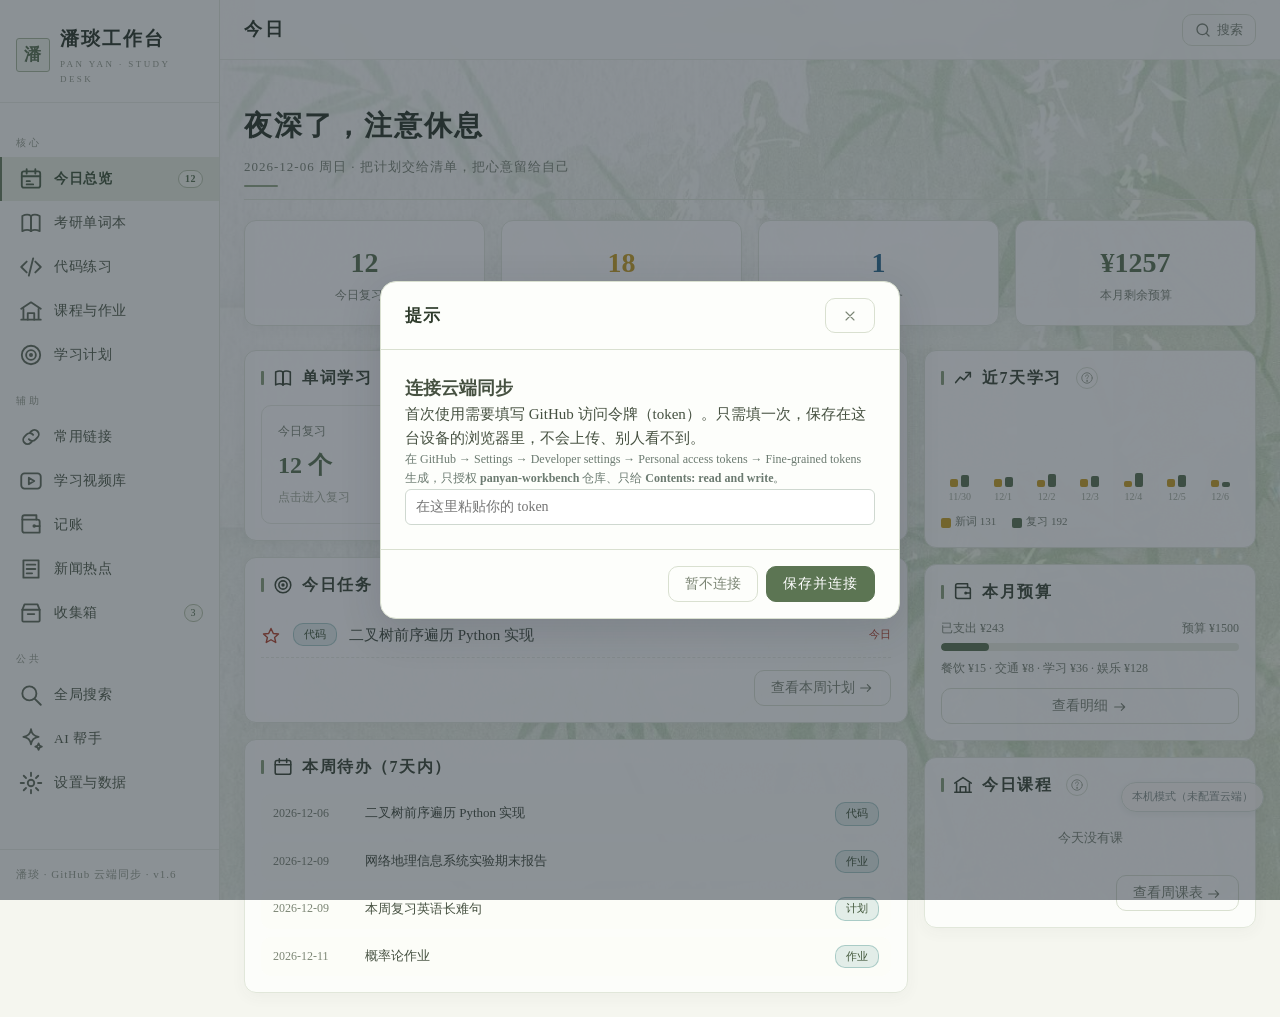
==== wwwroot/site/index.html @ 0459edb1 "Add files via upload" ====
<!DOCTYPE html>
<html lang="zh-CN">
<head>
  <meta charset="UTF-8">
  <meta name="viewport" content="width=device-width, initial-scale=1.0, viewport-fit=cover">
  <meta name="theme-color" content="#2F4A3A">
  <title>潘琰工作台 · 个人学习工作台</title>
  <link rel="stylesheet" href="css/style.css?v=42">
</head>
<body>
  <div class="ink-bg" aria-hidden="true"></div>
  <div class="app">
    <!-- 侧边导航（桌面端） -->
    <aside class="sidebar">
      <div class="sidebar-header">
        <div class="sidebar-logo">
          <div class="seal">潘</div>
          <div>
            <div class="brand-cn">潘琰工作台</div>
            <div class="sidebar-logo-sub">PAN YAN · STUDY DESK</div>
          </div>
        </div>
      </div>
      <nav class="sidebar-nav"></nav>
      <div class="sidebar-footer">
        潘琰 · GitHub 云端同步 · v1.6
      </div>
    </aside>

    <!-- 主内容区 -->
    <div class="main">
      <header class="topbar">
        <div class="topbar-title">今日</div>
        <div class="topbar-actions">
          <button class="btn-secondary" style="padding:6px 12px;font-size:13px;display:inline-flex;align-items:center;gap:6px" onclick="navigate('search')" title="全局搜索">
            <svg width="15" height="15" viewBox="0 0 24 24" fill="none" stroke="currentColor" stroke-width="2" stroke-linecap="round" stroke-linejoin="round"><circle cx="11" cy="11" r="8"/><line x1="21" y1="21" x2="16.65" y2="16.65"/></svg>
            搜索
          </button>
        </div>
      </header>
      <main class="page"></main>
    </div>
  </div>

  <!-- 手机端底部导航 -->
  <nav class="bottomnav">
    <div class="bottomnav-items"></div>
  </nav>

  <!-- 手机端更多抽屉 -->
  <div class="mobile-menu-backdrop" onclick="closeDrawer()"></div>
  <div class="mobile-menu-drawer"></div>

  <!-- Toast 容器 -->
  <div class="toast-container"></div>

  <!-- 先加载图标库，再加载数据层、GitHub 同步层、AI、新闻、主控制器；docs.js 放最后覆盖旧帮助文档 -->
  <script src="js/config.js?v=43"></script>
  <script src="js/icons.js?v=41"></script>
  <script src="js/store.js?v=43"></script>
  <script src="js/sync.js?v=43"></script>
  <script src="js/ai.js?v=42"></script>
  <script src="js/news.js?v=42"></script>
  <script src="js/app.js?v=42"></script>
  <script src="js/safety.js?v=45"></script>
  <script src="js/docs.js?v=44"></script>
</body>
</html>
---- wwwroot/site/css/style.css ----
/* ============ 水彩青绿山水 ============ */
:root {
  /* 淡奶黄纸底 */
  --bg-paper: #F7F3E6;
  --bg-paper-light: #FFFDF6;
  --bg-paper-deep: #ECE2C4;
  
  /* 暖墨色文字 */
  --ink-deep: #353226;
  --ink-main: #4A4538;
  --ink-sub: #7D7460;
  --ink-light: #A79C84;
  
  --border-paper: #DCD1B2;
  --border-paper-light: #EAE2CC;
  
  /* 翡翠／湖蓝主色 */
  --primary-teal: #2A7E78;
  --primary-teal-deep: #1B5C58;
  --primary-teal-light: #7FC4B8;
  
  /* 辅助：青金石 / 金箔 / 朱砂 */
  --ochre: #C9A227;
  --ochre-light: #DFC46A;
  --cinnabar: #B4472F;
  --cinnabar-light: #CE7159;
  --azure-stone: #2F6E90;
  --azure-stone-light: #7FA8BE;
  
  /* 侧边：奶油白 */
  --sidebar-bg: #FFFDF6;
  --sidebar-bg-deep: #F5EEDB;
  --sidebar-text: #4A4538;
  --sidebar-text-dim: #9A9078;
  --sidebar-active: #B98A2F;
  
  --success: #2A7E78;
  --warning: #C9A227;
  --danger: #B4472F;
  --info: #2F6E90;
  
  /* 卡片 */
  --card-bg: #FFFEF8;
  --card-shadow: 0 1px 2px rgba(74, 69, 56, 0.04), 0 10px 24px rgba(180, 150, 70, 0.07);
  --card-shadow-hover: 0 2px 6px rgba(74, 69, 56, 0.06), 0 16px 34px rgba(180, 150, 70, 0.11);
  --card-radius: 12px;
  
  --space-xs: 4px;
  --space-sm: 8px;
  --space-md: 16px;
  --space-lg: 24px;
  --space-xl: 32px;
  
  /* 字体：宋体 */
  --font-serif: "Songti SC", "STSong", "SimSun", "宋体", "Noto Serif SC", Georgia, serif;
  --font-sans: "Songti SC", "STSong", "SimSun", "宋体", "Noto Serif SC", Georgia, serif;
  
  --radius-sm: 6px;
  --radius-md: 10px;
  --radius-lg: 16px;
  
  --sidebar-w: 220px;
  --topbar-h: 60px;
  --bottomnav-h: 64px;
}

/* ============ 全局重置 ============ */
*, *::before, *::after { box-sizing: border-box; margin: 0; padding: 0; }

html, body {
  height: 100%;
  background: var(--bg-paper);
  color: var(--ink-main);
  font-family: var(--font-sans);
  font-size: 15px;
  line-height: 1.6;
  -webkit-font-smoothing: antialiased;
}

/* 云雾纸底 */
body {
  background-color: var(--bg-paper);
  background-image:
    radial-gradient(1100px 620px at 88% -12%, rgba(127, 196, 184, 0.30), transparent 62%),
    radial-gradient(820px 520px at 2% 104%, rgba(47, 110, 144, 0.14), transparent 66%),
    url("data:image/svg+xml,%3Csvg xmlns='http://www.w3.org/2000/svg' width='220' height='220'%3E%3Cfilter id='n'%3E%3CfeTurbulence type='fractalNoise' baseFrequency='0.8' numOctaves='2' stitchTiles='stitch'/%3E%3C/filter%3E%3Crect width='100%25' height='100%25' filter='url(%23n)' opacity='0.035'/%3E%3C/svg%3E");
  background-attachment: fixed;
}

/* 远山云雾层 */
.ink-bg {
  position: fixed;
  left: 0; right: 0; bottom: 0;
  height: 44vh;
  pointer-events: none;
  z-index: 0;
  background:
    url("data:image/svg+xml,%3Csvg xmlns='http://www.w3.org/2000/svg' viewBox='0 0 1200 440' preserveAspectRatio='none'%3E%3Cdefs%3E%3ClinearGradient id='a' x1='0' y1='0' x2='0' y2='1'%3E%3Cstop offset='0' stop-color='%237FC4B8' stop-opacity='0.55'/%3E%3Cstop offset='1' stop-color='%232A7E78' stop-opacity='0.30'/%3E%3C/linearGradient%3E%3ClinearGradient id='b' x1='0' y1='0' x2='0' y2='1'%3E%3Cstop offset='0' stop-color='%232F6E90' stop-opacity='0.34'/%3E%3Cstop offset='1' stop-color='%23103C3B' stop-opacity='0.16'/%3E%3C/linearGradient%3E%3C/defs%3E%3Cpath d='M0 440V300c60-26 96-104 158-126s92 48 152 30 90-112 166-124 104 82 172 100 108-40 172-74 108-20 168 20v314z' fill='url(%23a)'/%3E%3Cpath d='M0 440V352c92-18 132-86 212-96s100 54 170 40 118-80 198-66 106 66 176 76 114-18 166-36 94 6 142 26v144z' fill='url(%23b)'/%3E%3Cellipse cx='300' cy='330' rx='260' ry='26' fill='%23FFFFFF' opacity='0.55'/%3E%3Cellipse cx='840' cy='356' rx='300' ry='24' fill='%23FFFFFF' opacity='0.45'/%3E%3Cpath d='M0 440v-18c100 4 152-28 236-26s126 24 208 18 124-28 210-22 138 26 220 20 94-10 142-6v34z' fill='%231B5C58' opacity='0.14'/%3E%3C/svg%3E")
      bottom center / 100% 100% no-repeat;
}
.ink-bg::after {
  content: '';
  position: absolute;
  inset: 0;
  background: linear-gradient(to top, rgba(244, 250, 248, 0) 42%, rgba(244, 250, 248, 0.94) 100%);
}

.app, .bottomnav, .mobile-menu-drawer, .modal-overlay, .toast-container {
  position: relative;
  z-index: 1;
}
.sidebar { z-index: 100; }
.bottomnav { z-index: 100; }

a { color: var(--primary-teal); text-decoration: none; }
a:hover { color: var(--primary-teal-deep); text-decoration: underline; }

button {
  cursor: pointer;
  font-family: var(--font-sans);
  font-size: 14px;
  border: 1px solid var(--border-paper);
  background: var(--bg-paper-light);
  color: var(--ink-main);
  padding: 8px 16px;
  border-radius: var(--radius-md);
  transition: all 0.15s ease;
}
button:hover { border-color: var(--primary-teal); color: var(--primary-teal); }
button:disabled { opacity: 0.5; cursor: not-allowed; }

/* 主要按钮 —— 青绿 */
.btn-primary {
  background: linear-gradient(180deg, #33918A 0%, #2A7E78 100%);
  border-color: #2A7E78;
  color: #fff;
  font-weight: 500;
  letter-spacing: 1px;
  box-shadow: 0 4px 12px rgba(42, 126, 120, 0.22);
}
.btn-primary:hover {
  background: linear-gradient(180deg, #2A7E78 0%, #1B5C58 100%);
  border-color: #1B5C58;
  color: #fff;
  text-decoration: none;
}

/* 次要按钮 */
.btn-secondary {
  background: transparent;
  border-color: var(--border-paper);
  color: var(--ink-sub);
}
.btn-secondary:hover { color: var(--ink-main); border-color: var(--ink-sub); }

/* 危险按钮 */
.btn-danger {
  background: transparent;
  border-color: var(--danger);
  color: var(--danger);
}
.btn-danger:hover { background: var(--danger); color: #fff; text-decoration: none; }

/* ============ 布局：左侧导航 + 右侧主内容 ============ */
.app {
  display: flex;
  min-height: 100vh;
}

/* 侧边导航 */
.sidebar {
  width: var(--sidebar-w);
  background: var(--sidebar-bg);
  color: var(--sidebar-text);
  position: fixed;
  top: 0;
  left: 0;
  bottom: 0;
  display: flex;
  flex-direction: column;
  z-index: 100;
  overflow: hidden;
  background-color: var(--sidebar-bg);
  background-image:
    url("data:image/svg+xml,%3Csvg xmlns='http://www.w3.org/2000/svg' viewBox='0 0 220 200' preserveAspectRatio='none'%3E%3Cpath d='M0 200V142c24-10 34-40 58-48s38 22 60 18 32-34 56-32 32 28 46 36v84z' fill='%237FC4B8' opacity='0.20'/%3E%3Cpath d='M0 200v-30c28 2 42-16 66-14s38 16 60 12 44-20 94-10v42z' fill='%232F6E90' opacity='0.22'/%3E%3Cellipse cx='90' cy='150' rx='110' ry='14' fill='%23FFFFFF' opacity='0.10'/%3E%3C/svg%3E"),
    radial-gradient(420px 260px at 110% 0%, rgba(127, 196, 184, 0.22), transparent 70%),
    linear-gradient(180deg, #14494A 0%, #0A2A2A 100%);
  background-position: bottom center, top right, center;
  background-size: 100% 200px, auto, cover;
  background-repeat: no-repeat;
  border-right: 1px solid rgba(201, 162, 39, 0.25);
}

.sidebar-header {
  padding: var(--space-lg) var(--space-md) var(--space-md);
  border-bottom: 1px solid rgba(211, 232, 227, 0.12);
}

.sidebar-logo {
  display: flex;
  align-items: center;
  gap: 10px;
  font-family: var(--font-serif);
  font-size: 19px;
  color: #F2FBF8;
  font-weight: 600;
  letter-spacing: 3px;
}

.sidebar-logo .seal {
  width: 34px; height: 34px;
  background: transparent;
  border: 1px solid rgba(227, 201, 120, 0.7);
  border-radius: 3px;
  display: flex; align-items: center; justify-content: center;
  font-family: var(--font-serif);
  font-size: 17px;
  color: #E3C978;
  font-weight: 600;
  flex-shrink: 0;
}

.sidebar-logo-sub {
  font-size: 9px;
  color: var(--sidebar-text-dim);
  letter-spacing: 2.4px;
  font-family: var(--font-sans);
  font-weight: 400;
  margin-top: 3px;
}

.sidebar-nav {
  flex: 1;
  padding: var(--space-md) 0;
  overflow-y: auto;
}

.nav-section-label {
  font-size: 10px;
  color: var(--sidebar-text-dim);
  letter-spacing: 3px;
  padding: var(--space-md) var(--space-md) 6px;
}

.nav-item {
  display: flex;
  align-items: center;
  gap: 10px;
  padding: 9px var(--space-md);
  color: var(--sidebar-text);
  cursor: pointer;
  border-left: 2px solid transparent;
  transition: all 0.16s ease;
  font-size: 13.5px;
  letter-spacing: 0.5px;
}
.nav-item:hover {
  background: rgba(127, 196, 184, 0.12);
  color: #FFFFFF;
}
.nav-item.active {
  background: rgba(227, 201, 120, 0.12);
  color: #E3C978;
  border-left-color: #E3C978;
  font-weight: 600;
}
.nav-item svg {
  width: 17px; height: 17px;
  flex-shrink: 0;
  opacity: 0.9;
}
.nav-item .nav-badge {
  margin-left: auto;
  background: transparent;
  border: 1px solid rgba(227, 201, 120, 0.75);
  color: #E3C978;
  font-size: 10px;
  padding: 0 6px;
  border-radius: 9px;
  min-width: 18px;
  text-align: center;
  line-height: 16px;
}

.sidebar-footer {
  padding: var(--space-md);
  border-top: 1px solid rgba(211, 232, 227, 0.12);
  font-size: 11px;
  color: var(--sidebar-text-dim);
  letter-spacing: 1px;
}

/* 主内容区 */
.main {
  margin-left: var(--sidebar-w);
  flex: 1;
  min-height: 100vh;
  display: flex;
  flex-direction: column;
}

/* 顶部栏 */
.topbar {
  height: var(--topbar-h);
  background: rgba(251, 254, 253, 0.82);
  backdrop-filter: blur(10px);
  border-bottom: 1px solid var(--border-paper-light);
  display: flex;
  align-items: center;
  justify-content: space-between;
  padding: 0 var(--space-lg);
  position: sticky;
  top: 0;
  z-index: 50;
}
.topbar-title {
  font-family: var(--font-serif);
  font-size: 18px;
  color: var(--ink-deep);
  font-weight: 600;
  letter-spacing: 3px;
}
.topbar-actions { display: flex; gap: var(--space-sm); align-items: center; }

/* 页面容器 */
.page {
  padding: var(--space-lg);
  max-width: 1200px;
  width: 100%;
  margin: 0 auto;
  flex: 1;
}

/* ============ 通用卡片 ============ */
.card {
  background:
    linear-gradient(180deg, rgba(255,255,255,0.55), rgba(255,255,255,0) 60%),
    var(--card-bg);
  border: 1px solid var(--border-paper-light);
  border-radius: var(--card-radius);
  padding: var(--space-md);
  box-shadow: var(--card-shadow);
  transition: box-shadow 0.18s ease, border-color 0.18s ease;
  position: relative;
}
.card:hover {
  box-shadow: var(--card-shadow-hover);
  border-color: var(--border-paper);
}

.card-title {
  font-family: var(--font-serif);
  font-size: 16px;
  font-weight: 600;
  color: var(--ink-deep);
  margin-bottom: var(--space-md);
  display: flex;
  align-items: center;
  gap: var(--space-sm);
  letter-spacing: 1.5px;
}
.card-title::before {
  content: '';
  width: 10px; height: 2px;
  background: var(--cinnabar);
  border-radius: 1px;
  flex-shrink: 0;
}

/* ============ 通用栅格 ============ */
.stat-grid {
  display: grid;
  grid-template-columns: repeat(auto-fit, minmax(140px, 1fr));
  gap: var(--space-md);
  margin-bottom: var(--space-lg);
}
.main-grid {
  display: grid;
  grid-template-columns: 2fr 1fr;
  gap: var(--space-md);
}

/* ============ 工具类 ============ */
.flex { display: flex; }
.flex-col { display: flex; flex-direction: column; }
.flex-center { display: flex; align-items: center; justify-content: center; }
.flex-between { display: flex; align-items: center; justify-content: space-between; }
.gap-sm { gap: var(--space-sm); }
.gap-md { gap: var(--space-md); }
.gap-lg { gap: var(--space-lg); }

/* ============ 空状态 ============ */
.empty-state {
  text-align: center;
  padding: 48px 24px;
  color: var(--ink-sub);
}
.empty-state svg {
  width: 48px; height: 48px;
  color: var(--ink-light);
  margin-bottom: var(--space-md);
}
.empty-state h4 {
  font-family: var(--font-serif);
  font-size: 16px;
  color: var(--ink-main);
  margin-bottom: var(--space-xs);
}
.empty-state p { font-size: 13px; }

/* ============ 帮助圆圈问号 ============ */
.help-btn {
  width: 22px; height: 22px;
  border-radius: 50%;
  background: transparent;
  border: 1px solid var(--border-paper);
  color: var(--ink-light);
  display: inline-flex;
  align-items: center;
  justify-content: center;
  font-size: 12px;
  cursor: help;
  padding: 0;
  margin-left: 6px;
  position: relative;
}
.help-btn:hover { border-color: var(--primary-teal); color: var(--primary-teal); }

.help-popover {
  position: absolute;
  bottom: 100%;
  right: 0;
  margin-bottom: 8px;
  width: 280px;
  background: var(--ink-deep);
  color: #fff;
  padding: 12px 14px;
  border-radius: 6px;
  font-size: 13px;
  line-height: 1.6;
  z-index: 200;
  display: none;
  box-shadow: 0 4px 12px rgba(0,0,0,0.2);
}
.help-btn:hover .help-popover { display: block; }
.help-popover h5 { font-size: 13px; margin-bottom: 6px; color: var(--primary-teal-light); }
.help-popover section { margin-top: 6px; }
.help-popover section b { color: var(--ochre-light); }
.help-popover::after {
  content: '';
  position: absolute;
  top: 100%;
  right: 10px;
  border: 6px solid transparent;
  border-top-color: var(--ink-deep);
}

/* ============ 弹窗 ============ */
.modal-overlay {
  position: fixed;
  inset: 0;
  background: rgba(31, 41, 55, 0.5);
  z-index: 300;
  display: none;
  align-items: center;
  justify-content: center;
  padding: 16px;
}
.modal-overlay.active { display: flex; }
.modal {
  background: var(--card-bg);
  border-radius: var(--radius-lg);
  width: 100%;
  max-width: 520px;
  max-height: 90vh;
  overflow-y: auto;
  border: 1px solid var(--border-paper);
  box-shadow: 0 12px 40px rgba(31, 41, 55, 0.15);
}
.modal-header {
  padding: var(--space-md) var(--space-lg);
  border-bottom: 1px solid var(--border-paper);
  display: flex; align-items: center; justify-content: space-between;
}
.modal-header h3 { font-family: var(--font-serif); font-size: 17px; color: var(--ink-deep); letter-spacing: 1px; }
.modal-body { padding: var(--space-lg); }
.modal-footer {
  padding: var(--space-md) var(--space-lg);
  border-top: 1px solid var(--border-paper);
  display: flex; justify-content: flex-end; gap: var(--space-sm);
}

/* ============ Toast ============ */
.toast-container {
  position: fixed;
  top: 72px;
  right: 24px;
  z-index: 400;
  display: flex;
  flex-direction: column;
  gap: 8px;
}
.toast {
  background: var(--ink-deep);
  color: #fff;
  padding: 10px 16px;
  border-radius: 6px;
  font-size: 13px;
  box-shadow: 0 4px 12px rgba(0,0,0,0.2);
  animation: slideIn 0.2s ease;
}
.toast.success { background: var(--primary-teal); }
.toast.error { background: var(--cinnabar); }

@keyframes slideIn {
  from { transform: translateX(100%); opacity: 0; }
  to { transform: translateX(0); opacity: 1; }
}

/* ============ 表单 ============ */
.form-group { margin-bottom: var(--space-md); }
.form-group label {
  display: block;
  font-size: 13px;
  color: var(--ink-sub);
  margin-bottom: 6px;
}
.form-control {
  width: 100%;
  padding: 9px 12px;
  border: 1px solid var(--border-paper);
  border-radius: var(--radius-md);
  background: var(--bg-paper-light);
  font-family: var(--font-sans);
  font-size: 14px;
  color: var(--ink-main);
  transition: border-color 0.15s;
}
.form-control:focus { outline: none; border-color: var(--primary-teal); }
textarea.form-control { min-height: 80px; resize: vertical; }
input[type="number"].form-control { -moz-appearance: textfield; }

/* ============ 标签 ============ */
.tag {
  display: inline-block;
  padding: 2px 10px;
  border-radius: 10px;
  font-size: 11px;
  font-weight: 500;
  border: 1px solid var(--border-paper);
  color: var(--ink-sub);
}
.tag-teal { background: rgba(42, 126, 120, 0.12); color: var(--primary-teal-deep); border-color: rgba(42, 126, 120, 0.3); }
.tag-ochre { background: rgba(201, 162, 39, 0.12); color: var(--ochre); border-color: rgba(201, 162, 39, 0.3); }
.tag-cinnabar { background: rgba(176, 58, 46, 0.12); color: var(--cinnabar); border-color: rgba(176, 58, 46, 0.3); }
.tag-azure { background: rgba(47, 110, 144, 0.10); color: var(--azure-stone); border-color: rgba(47, 110, 144, 0.3); }

/* ============ 加载状态 ============ */
.loading {
  text-align: center;
  padding: 32px;
  color: var(--ink-sub);
  font-size: 13px;
}
.loading::before {
  content: '';
  display: inline-block;
  width: 20px; height: 20px;
  border: 2px solid var(--border-paper);
  border-top-color: var(--primary-teal);
  border-radius: 50%;
  animation: spin 0.8s linear infinite;
  margin-right: 8px;
  vertical-align: -4px;
}
@keyframes spin { to { transform: rotate(360deg); } }

/* ============ 古风分隔线 ============ */
.ink-divider {
  height: 1px;
  background: var(--border-paper);
  margin: var(--space-md) 0;
  position: relative;
}
.ink-divider::before {
  content: '※';
  position: absolute;
  left: 50%;
  top: 50%;
  transform: translate(-50%, -50%);
  background: var(--bg-paper-light);
  padding: 0 12px;
  color: var(--ink-light);
  font-size: 12px;
}

/* ============ 手机端底部导航 ============ */
.bottomnav {
  display: none;
  position: fixed;
  bottom: 0;
  left: 0;
  right: 0;
  height: calc(var(--bottomnav-h) + env(safe-area-inset-bottom));
  background: rgba(251, 249, 243, 0.97);
  backdrop-filter: blur(8px);
  z-index: 100;
  border-top: 1px solid var(--border-paper-light);
  padding-bottom: env(safe-area-inset-bottom);
}
.bottomnav-items {
  display: flex;
  height: 100%;
}
.bottomnav-item {
  flex: 1;
  display: flex;
  flex-direction: column;
  align-items: center;
  justify-content: center;
  gap: 3px;
  color: var(--ink-sub);
  cursor: pointer;
  font-size: 11px;
  letter-spacing: 1px;
  padding: 8px 0;
  border: none;
  background: none;
  min-width: 44px;
  min-height: 44px;
}
.bottomnav-item.active { color: var(--primary-teal-deep); font-weight: 600; }
.bottomnav-item svg { width: 21px; height: 21px; }

.mobile-menu-drawer {
  position: fixed;
  top: 0; right: 0; bottom: 0;
  width: 280px;
  max-width: 86vw;
  background: var(--sidebar-bg);
  border-left: 1px solid var(--border-paper-light);
  z-index: 200;
  transform: translateX(100%);
  visibility: hidden;
  opacity: 0;
  pointer-events: none;
  overflow-y: auto;
  transition: transform 0.25s ease, opacity 0.25s ease;
}
.mobile-menu-drawer.open {
  transform: translateX(0);
  visibility: visible;
  opacity: 1;
  pointer-events: auto;
}
.mobile-menu-backdrop {
  display: none;
  position: fixed; inset: 0;
  background: rgba(0,0,0,0.4);
  z-index: 199;
}
.mobile-menu-backdrop.open { display: block; }

/* ============ 平板适配 ============ */
@media (max-width: 960px) {
  .page { padding: var(--space-md); }
}

/* ============ 手机端适配 ============ */
@media (max-width: 768px) {
  :root { --sidebar-w: 0px; --bottomnav-h: 64px; }
  
  .sidebar { display: none; }
  .bottomnav { display: block; }
  
  .page {
    padding: var(--space-md) var(--space-sm) calc(var(--bottomnav-h) + 32px + env(safe-area-inset-bottom));
  }
  
  .main { margin-left: 0; }
  
  .topbar { padding: 0 var(--space-md); }
  .topbar-title { font-size: 16px; letter-spacing: 0.5px; }
  
  /* 卡片单列 */
  .grid-2, .grid-3 { grid-template-columns: 1fr !important; }
  .stat-grid { grid-template-columns: repeat(2, minmax(0, 1fr)); gap: var(--space-sm); }
  .main-grid { grid-template-columns: 1fr; }
  
  /* 表格改为列表 */
  table, thead, tbody, th, td, tr { display: block; }
  thead { display: none; }
  tr { border: 1px solid var(--border-paper); border-radius: var(--radius-md); margin-bottom: 8px; padding: 8px; }
  td { border: none; padding: 2px 0; font-size: 13px; }
  
  /* 帮助按钮的popover在手机端改为下弹 */
  .help-popover { right: auto; left: 0; bottom: auto; top: 100%; margin-bottom: 0; margin-top: 8px; }
  .help-popover::after { top: auto; bottom: 100%; border: 6px solid transparent; border-bottom-color: var(--ink-deep); }
}

/* ============ 滚动条美化 ============ */
::-webkit-scrollbar { width: 6px; height: 6px; }
::-webkit-scrollbar-track { background: transparent; }
::-webkit-scrollbar-thumb { background: var(--border-paper); border-radius: 3px; }
::-webkit-scrollbar-thumb:hover { background: var(--ink-light); }

/* ============ 题头：水彩青绿山水 ============ */
.gradient-decor {
  min-height: 152px;
  background:
    linear-gradient(90deg, rgba(8, 38, 38, 0.72) 0%, rgba(8, 38, 38, 0.38) 52%, rgba(8, 38, 38, 0.05) 100%),
    url("data:image/svg+xml,%3Csvg xmlns='http://www.w3.org/2000/svg' viewBox='0 0 1200 300' preserveAspectRatio='none'%3E%3Cdefs%3E%3ClinearGradient id='g1' x1='0' y1='0' x2='0' y2='1'%3E%3Cstop offset='0' stop-color='%23C9EFE8'/%3E%3Cstop offset='1' stop-color='%2379C3B8'/%3E%3C/linearGradient%3E%3ClinearGradient id='g2' x1='0' y1='0' x2='0' y2='1'%3E%3Cstop offset='0' stop-color='%2355A9A0'/%3E%3Cstop offset='1' stop-color='%2322706C'/%3E%3C/linearGradient%3E%3ClinearGradient id='g3' x1='0' y1='0' x2='0' y2='1'%3E%3Cstop offset='0' stop-color='%23357D96'/%3E%3Cstop offset='1' stop-color='%23123F4C'/%3E%3C/linearGradient%3E%3C/defs%3E%3Crect width='1200' height='300' fill='%23E9F7F3'/%3E%3Cpath d='M0 300V186c64-30 100-92 162-112s86 40 152 26 96-90 174-98 100 64 172 82 110-26 174-54 148-10 152-6V300z' fill='url(%23g1)' opacity='0.85'/%3E%3Cpath d='M0 300V232c86-14 122-74 196-84s94 46 162 34 112-70 190-56 100 60 168 70 108-14 158-30 90 6 134 24V300z' fill='url(%23g2)' opacity='0.9'/%3E%3Cpath d='M0 300v-34c96 2 146-28 226-26s120 22 200 16 120-26 202-20 134 24 212 18 90-8 136-6v52z' fill='url(%23g3)' opacity='0.85'/%3E%3Cellipse cx='250' cy='214' rx='250' ry='20' fill='%23FFFFFF' opacity='0.42'/%3E%3Cellipse cx='760' cy='238' rx='290' ry='18' fill='%23FFFFFF' opacity='0.34'/%3E%3Cellipse cx='1080' cy='196' rx='180' ry='14' fill='%23FFFFFF' opacity='0.28'/%3E%3Cg fill='%23D9B45B' opacity='0.8'%3E%3Ccircle cx='960' cy='150' r='2.4'/%3E%3Ccircle cx='1010' cy='168' r='1.6'/%3E%3Ccircle cx='1078' cy='140' r='2'/%3E%3Ccircle cx='1124' cy='176' r='1.5'/%3E%3Ccircle cx='900' cy='186' r='1.4'/%3E%3C/g%3E%3Cg stroke='%231B3F44' stroke-width='1.5' fill='none' opacity='0.75'%3E%3Cpath d='M880 120q6-5 12 0'/%3E%3Cpath d='M905 132q5-4 10 0'/%3E%3Cpath d='M862 138q5-4 10 0'/%3E%3C/g%3E%3Cg opacity='0.9'%3E%3Cpath d='M1010 268q16 6 34 0l-6 7h-22z' fill='%2312292B'/%3E%3Cpath d='M1044 268l14-10' stroke='%23D9B45B' stroke-width='1.6'/%3E%3C/g%3E%3C/svg%3E")
      center / cover no-repeat;
  border: 1px solid rgba(27, 92, 88, 0.25);
  border-radius: var(--radius-lg);
  margin-bottom: var(--space-lg);
  display: flex;
  flex-direction: column;
  justify-content: center;
  padding: 26px var(--space-lg);
  position: relative;
  overflow: hidden;
  box-shadow: 0 12px 30px rgba(18, 48, 46, 0.12);
}
.gradient-decor::after {
  content: '';
  position: absolute;
  left: var(--space-lg);
  bottom: 26px;
  width: 42px;
  height: 2px;
  background: #E3C978;
  opacity: 0.9;
}
.gradient-decor h2 {
  font-family: var(--font-serif);
  font-size: 26px;
  font-weight: 600;
  color: #FFFFFF;
  letter-spacing: 6px;
  position: relative;
  z-index: 1;
  text-shadow: 0 1px 8px rgba(6, 30, 30, 0.35);
}
.gradient-decor p {
  font-size: 12px;
  color: rgba(233, 247, 243, 0.9);
  margin-top: 8px;
  letter-spacing: 1.6px;
  position: relative;
  z-index: 1;
}
@media (max-width: 768px) {
  .gradient-decor {
    min-height: 118px;
    padding: 20px var(--space-md);
    background-position: center, 70% center;
    background-size: cover, cover;
  }
  .gradient-decor h2 { font-size: 20px; letter-spacing: 4px; }
  .gradient-decor::after { left: var(--space-md); bottom: 18px; width: 32px; }
}

/* ============ 课程表（桌面周视图） ============ */
.tt-desktop { overflow-x: auto; }

.tt-head {
  display: grid;
  grid-template-columns: 56px repeat(7, minmax(0, 1fr));
  gap: 2px;
  margin-bottom: 4px;
}
.tt-corner,
.tt-day-head {
  font-size: 12px;
  color: var(--ink-sub);
  text-align: center;
  padding: 6px 0;
  border-radius: var(--radius-sm);
}
.tt-day-head.is-today {
  background: rgba(42, 126, 120, 0.14);
  color: var(--primary-teal-deep);
  font-weight: 600;
}

.tt-body {
  display: grid;
  grid-template-columns: 56px repeat(7, minmax(0, 1fr));
  gap: 2px;
}

.tt-times { display: flex; flex-direction: column; }
.tt-time-cell {
  display: flex;
  flex-direction: column;
  align-items: center;
  justify-content: center;
  font-size: 9px;
  color: var(--ink-light);
  border-bottom: 1px dashed var(--border-paper-light);
  gap: 1px;
}
.tt-time-cell b { font-size: 11px; color: var(--ink-sub); font-weight: 500; }

.tt-col {
  position: relative;
  border-left: 1px dashed var(--border-paper-light);
  background-image: repeating-linear-gradient(
    to bottom,
    transparent 0,
    transparent 43px,
    var(--border-paper-light) 43px,
    var(--border-paper-light) 44px
  );
}
.tt-col.is-today { background-color: rgba(42, 126, 120, 0.05); }

.tt-course {
  position: absolute;
  left: 2px;
  right: 2px;
  border-left: 3px solid var(--primary-teal);
  border-radius: 4px;
  padding: 4px 5px;
  overflow: hidden;
  font-size: 11px;
  line-height: 1.35;
}
.tt-course-name {
  font-weight: 600;
  color: var(--ink-deep);
  display: -webkit-box;
  -webkit-line-clamp: 3;
  -webkit-box-orient: vertical;
  overflow: hidden;
}
.tt-course-meta {
  font-size: 9px;
  color: var(--ink-sub);
  margin-top: 2px;
  white-space: nowrap;
  overflow: hidden;
  text-overflow: ellipsis;
}

/* ============ 课程表（手机按天列表） ============ */
.tt-mobile { display: none; }
.tt-mobile .ttm-day { padding: 10px 0; border-bottom: 1px dashed var(--border-paper-light); }
.tt-mobile .ttm-day:last-child { border-bottom: none; }
.ttm-day-title {
  font-size: 13px;
  font-weight: 600;
  color: var(--ink-deep);
  display: flex;
  justify-content: space-between;
  align-items: baseline;
  margin-bottom: 6px;
}
.ttm-day-title span { font-weight: 400; font-size: 11px; color: var(--ink-light); }
.ttm-day.is-today .ttm-day-title { color: var(--primary-teal-deep); }
.ttm-course {
  display: flex;
  gap: 10px;
  padding: 9px 10px;
  background: var(--bg-paper-light);
  border-radius: 6px;
  margin-bottom: 6px;
  min-height: 44px;
}
.ttm-time {
  font-size: 11px;
  color: var(--primary-teal-deep);
  font-weight: 600;
  min-width: 50px;
  line-height: 1.5;
  flex-shrink: 0;
}
.ttm-time span { color: var(--ink-light); font-weight: 400; font-size: 10px; }
.ttm-name { font-size: 13px; color: var(--ink-main); }
.ttm-meta { font-size: 11px; color: var(--ink-sub); margin-top: 2px; }
.ttm-empty { font-size: 12px; color: var(--ink-light); padding: 2px 0; }

@media (max-width: 768px) {
  .tt-desktop { display: none; }
  .tt-mobile { display: block; }
}

/* ============ 卡通图标尺寸（防止 SVG 撑满卡片） ============ */
svg {
  width: 20px;
  height: 20px;
  max-width: 20px;
  max-height: 20px;
  flex-shrink: 0;
  vertical-align: middle;
}
.nav-item > svg {
  width: 26px; height: 26px;
  max-width: 26px; max-height: 26px;
}
.bottomnav-item > svg {
  width: 26px; height: 26px;
  max-width: 26px; max-height: 26px;
}
.card-title > svg {
  width: 22px; height: 22px;
  max-width: 22px; max-height: 22px;
}
.empty-state > svg {
  width: 48px; height: 48px;
  max-width: 48px; max-height: 48px;
}
.help-btn > svg {
  width: 14px; height: 14px;
  max-width: 14px; max-height: 14px;
}
.btn > svg, .btn-secondary > svg, .modal-header svg {
  width: 16px; height: 16px;
  max-width: 16px; max-height: 16px;
}
.card-title {
  line-height: 1.4;
}
.card-title > svg + * { flex-shrink: 1; }

/* ============ 淡奶黄卡通主题 ============ */
body {
  background-color: #F7F3E6;
  background-image:
    radial-gradient(1100px 620px at 88% -12%, rgba(234, 210, 122, 0.26), transparent 62%),
    radial-gradient(820px 520px at 2% 104%, rgba(240, 196, 120, 0.16), transparent 66%);
}
.ink-bg { display: none; }
.sidebar {
  background: #FFFDF6;
  background-image: none;
  border-right: 1px solid #E5DCC2;
  color: #4A4538;
}
.sidebar-header { border-bottom-color: #EAE2CC; }
.sidebar-logo { color: #353226; }
.sidebar-logo .seal {
  border-color: #D8B75A;
  color: #A57C1F;
  background: #FFF6D9;
}
.sidebar-logo-sub, .sidebar-footer { color: #9A9078; }
.nav-section-label { color: #A79C84; }
.nav-item { color: #5C5544; }
.nav-item:hover { background: #FFF4CF; color: #353226; }
.nav-item.active {
  background: #F7E9AE;
  color: #6B531A;
  border-left-color: #D8B75A;
}
.nav-item .nav-badge {
  border-color: #D8B75A;
  color: #8A6A1F;
  background: #FFF8DE;
}
.sidebar-footer { border-top-color: #EAE2CC; }
.topbar { background: rgba(255, 253, 246, 0.88); }
.bottomnav { background: rgba(255, 253, 246, 0.97); }
.bottomnav-item.active { color: #8A641C; }
.mobile-menu-drawer { background: #FFFDF6; }
.empty-state { color: #7D7460; }

/* ============ 卡通题头：奶油天空 + 粗描边小山 ============ */
.gradient-decor {
  min-height: 142px;
  background-color: #FFF4C7;
  background-image: url("data:image/svg+xml,%3Csvg xmlns='http://www.w3.org/2000/svg' viewBox='0 0 1200 240' preserveAspectRatio='none'%3E%3Crect width='1200' height='240' fill='%23FFF4C7'/%3E%3Cg stroke='%232B2B2B' stroke-width='5' stroke-linecap='round' stroke-linejoin='round'%3E%3Ccircle cx='1040' cy='62' r='38' fill='%23FFD95A'/%3E%3Cpath d='M1040 8v-12M1040 116v12M986 62h-12M1094 62h12M1002 24l-8-8M1078 100l8 8M1078 24l8-8M1002 100l-8 8' fill='none'/%3E%3Cpath d='M770 72c0-16 14-26 30-22 6-18 34-20 44-4 18-6 36 6 34 24z' fill='%23FFFFFF'/%3E%3Cpath d='M90 74c0-13 12-22 25-18 5-15 28-16 36-3 15-5 30 5 28 20z' fill='%23FFFFFF'/%3E%3Cpath d='M0 240v-74c90-58 160-82 250-46 70 28 110 28 180-8 100-52 184-38 280 30 90 64 170 48 250 2 88-50 160-42 240 10v86z' fill='%23A9E6B8'/%3E%3Cpath d='M0 240v-38c120-46 220-42 330-6 100 32 190 26 290-16 120-50 230-44 340 8 90 42 160 40 240 12v40z' fill='%2377CFA4'/%3E%3Cpath d='M1090 196c8-12 20-12 28 0-8 12-20 12-28 0z' fill='%23FF9B8A'/%3E%3Cpath d='M1104 208v18' fill='none'/%3E%3Cpath d='M944 186c6-10 16-10 22 0-6 10-16 10-22 0z' fill='%23FFD95A'/%3E%3Cpath d='M955 196v16' fill='none'/%3E%3C/g%3E%3C/svg%3E");
  background-position: center;
  background-size: cover;
  background-repeat: no-repeat;
  border: 2px solid #2B2B2B;
  border-radius: 18px;
  box-shadow: 5px 5px 0 rgba(216, 183, 90, 0.42);
}
.gradient-decor h2 {
  color: #353226;
  text-shadow: none;
  font-weight: 700;
}
.gradient-decor p { color: #6F6247; }
.gradient-decor::after {
  background: #FF8A65;
  height: 4px;
  border-radius: 2px;
}
@media (max-width: 768px) {
  .gradient-decor { background-position: 62% center; }
}

/* ============ 淡绿植物水彩主题 ============ */
:root {
  --bg-paper: #F5F6EF;
  --bg-paper-light: #FCFDF8;
  --bg-paper-deep: #E6EBDD;
  --ink-deep: #2E3B2B;
  --ink-main: #465141;
  --ink-sub: #7C8675;
  --ink-light: #A6AE9D;
  --border-paper: #D9E0D0;
  --border-paper-light: #E7EBE1;
  --primary-teal: #5C7553;
  --primary-teal-deep: #42583B;
  --primary-teal-light: #A9B99C;
  --sidebar-bg: #FAFBF6;
  --sidebar-text: #53604B;
  --sidebar-text-dim: #98A18F;
  --sidebar-active: #5C7553;
  --card-bg: #FDFEFB;
  --card-shadow: 0 4px 16px rgba(70, 81, 65, 0.045);
  --card-shadow-hover: 0 8px 24px rgba(70, 81, 65, 0.08);
}
body {
  background-color: #F5F6EF;
  background-image:
    radial-gradient(900px 500px at 100% 0%, rgba(169, 185, 156, 0.22), transparent 65%),
    radial-gradient(700px 500px at 0% 100%, rgba(216, 224, 190, 0.22), transparent 65%),
    url("data:image/svg+xml,%3Csvg xmlns='http://www.w3.org/2000/svg' viewBox='0 0 300 180'%3E%3Cg opacity='.32'%3E%3Cpath d='M292 4C230 48 184 96 116 176' fill='none' stroke='%237C9670' stroke-width='2'/%3E%3Cg fill='%23A9B99C'%3E%3Cellipse cx='246' cy='42' rx='24' ry='7' transform='rotate(-28 246 42)'/%3E%3Cellipse cx='222' cy='64' rx='22' ry='7' transform='rotate(24 222 64)'/%3E%3Cellipse cx='196' cy='90' rx='24' ry='7' transform='rotate(-30 196 90)'/%3E%3Cellipse cx='170' cy='116' rx='21' ry='6' transform='rotate(26 170 116)'/%3E%3Cellipse cx='142' cy='144' rx='22' ry='7' transform='rotate(-32 142 144)'/%3E%3C/g%3E%3Cg fill='%23D6DFC8'%3E%3Cellipse cx='262' cy='24' rx='18' ry='6' transform='rotate(20 262 24)'/%3E%3Cellipse cx='206' cy='76' rx='18' ry='6' transform='rotate(-20 206 76)'/%3E%3Cellipse cx='154' cy='130' rx='18' ry='6' transform='rotate(18 154 130)'/%3E%3C/g%3E%3C/svg%3E");
  background-position: center, center, right top;
  background-repeat: no-repeat;
  background-size: auto, auto, 420px auto;
}
.sidebar {
  background: #FAFBF6;
  border-right: 1px solid #E1E7DA;
  color: #53604B;
}
.sidebar-header { border-bottom-color: #E7EBE1; }
.sidebar-logo { color: #2E3B2B; letter-spacing: 2px; }
.sidebar-logo .seal {
  border: 1px solid #A9B99C;
  background: #EEF3E8;
  color: #5C7553;
}
.sidebar-logo-sub, .sidebar-footer { color: #98A18F; }
.nav-section-label { color: #98A18F; }
.nav-item { color: #53604B; }
.nav-item:hover { background: #F0F4E9; color: #2E3B2B; }
.nav-item.active {
  background: #E7EDDE;
  color: #42583B;
  border-left-color: #6B805F;
}
.nav-item .nav-badge {
  border-color: #B7C4A8;
  color: #5C7553;
  background: #F3F7EC;
}
.sidebar-footer { border-top-color: #E7EBE1; }
.topbar { background: rgba(250, 251, 246, 0.88); }
.bottomnav { background: rgba(250, 251, 246, 0.97); }
.bottomnav-item.active { color: #42583B; }
.mobile-menu-drawer { background: #FAFBF6; }
.card {
  background: rgba(253, 254, 251, 0.94);
  border-color: #E1E7DA;
  box-shadow: 0 4px 16px rgba(70, 81, 65, 0.045);
}
.card-title { color: #3E4B38; }
.card-title::before { background: #8AA17B; width: 3px; height: 14px; }
.btn-primary {
  background: #5C7553;
  border-color: #5C7553;
  box-shadow: none;
  color: #fff;
}
.btn-primary:hover { background: #42583B; border-color: #42583B; }
.btn-secondary:hover { color: #42583B; border-color: #8AA17B; }
.empty-state { color: #7C8675; }

/* 题头：参考图的简洁标题 + 右侧植物 */
.gradient-decor {
  min-height: 116px;
  padding: 18px 0 20px;
  margin-bottom: 20px;
  background-color: transparent;
  background-image: url("data:image/svg+xml,%3Csvg xmlns='http://www.w3.org/2000/svg' viewBox='0 0 300 180'%3E%3Cg opacity='.72'%3E%3Cpath d='M292 4C230 48 184 96 116 176' fill='none' stroke='%237C9670' stroke-width='2'/%3E%3Cg fill='%23A9B99C'%3E%3Cellipse cx='246' cy='42' rx='24' ry='7' transform='rotate(-28 246 42)'/%3E%3Cellipse cx='222' cy='64' rx='22' ry='7' transform='rotate(24 222 64)'/%3E%3Cellipse cx='196' cy='90' rx='24' ry='7' transform='rotate(-30 196 90)'/%3E%3Cellipse cx='170' cy='116' rx='21' ry='6' transform='rotate(26 170 116)'/%3E%3Cellipse cx='142' cy='144' rx='22' ry='7' transform='rotate(-32 142 144)'/%3E%3C/g%3E%3Cg fill='%23D6DFC8'%3E%3Cellipse cx='262' cy='24' rx='18' ry='6' transform='rotate(20 262 24)'/%3E%3Cellipse cx='206' cy='76' rx='18' ry='6' transform='rotate(-20 206 76)'/%3E%3Cellipse cx='154' cy='130' rx='18' ry='6' transform='rotate(18 154 130)'/%3E%3C/g%3E%3C/svg%3E");
  background-position: right center;
  background-repeat: no-repeat;
  background-size: 300px 130px;
  border: none;
  border-bottom: 1px solid #DFE6D7;
  border-radius: 0;
  box-shadow: none;
}
.gradient-decor h2 {
  color: #2E3B2B;
  font-size: 28px;
  font-weight: 600;
  letter-spacing: 2px;
  text-shadow: none;
}
.gradient-decor p {
  color: #7C8675;
  font-size: 13px;
  letter-spacing: 1px;
}
.gradient-decor::after {
  left: 0;
  bottom: 12px;
  width: 34px;
  height: 2px;
  background: #8AA17B;
}
@media (max-width: 768px) {
  .gradient-decor {
    min-height: 104px;
    padding: 16px 0 18px;
    background-position: right -40px center;
    background-size: 240px 110px;
  }
  .gradient-decor h2 { font-size: 23px; letter-spacing: 1.5px; }
  .gradient-decor::after { left: 0; }
}

/* ============ 古风竹子背景 ============ */
body {
  background-color: #F3F6ED;
  background-image:
    linear-gradient(rgba(247, 249, 242, 0.72), rgba(243, 246, 237, 0.62)),
    url('../assets/bamboo-bg.png');
  background-position: center;
  background-repeat: no-repeat;
  background-size: cover;
  background-attachment: fixed;
}
.gradient-decor { background-image: none; }
@media (max-width: 768px) {
  body { background-attachment: scroll; }
}
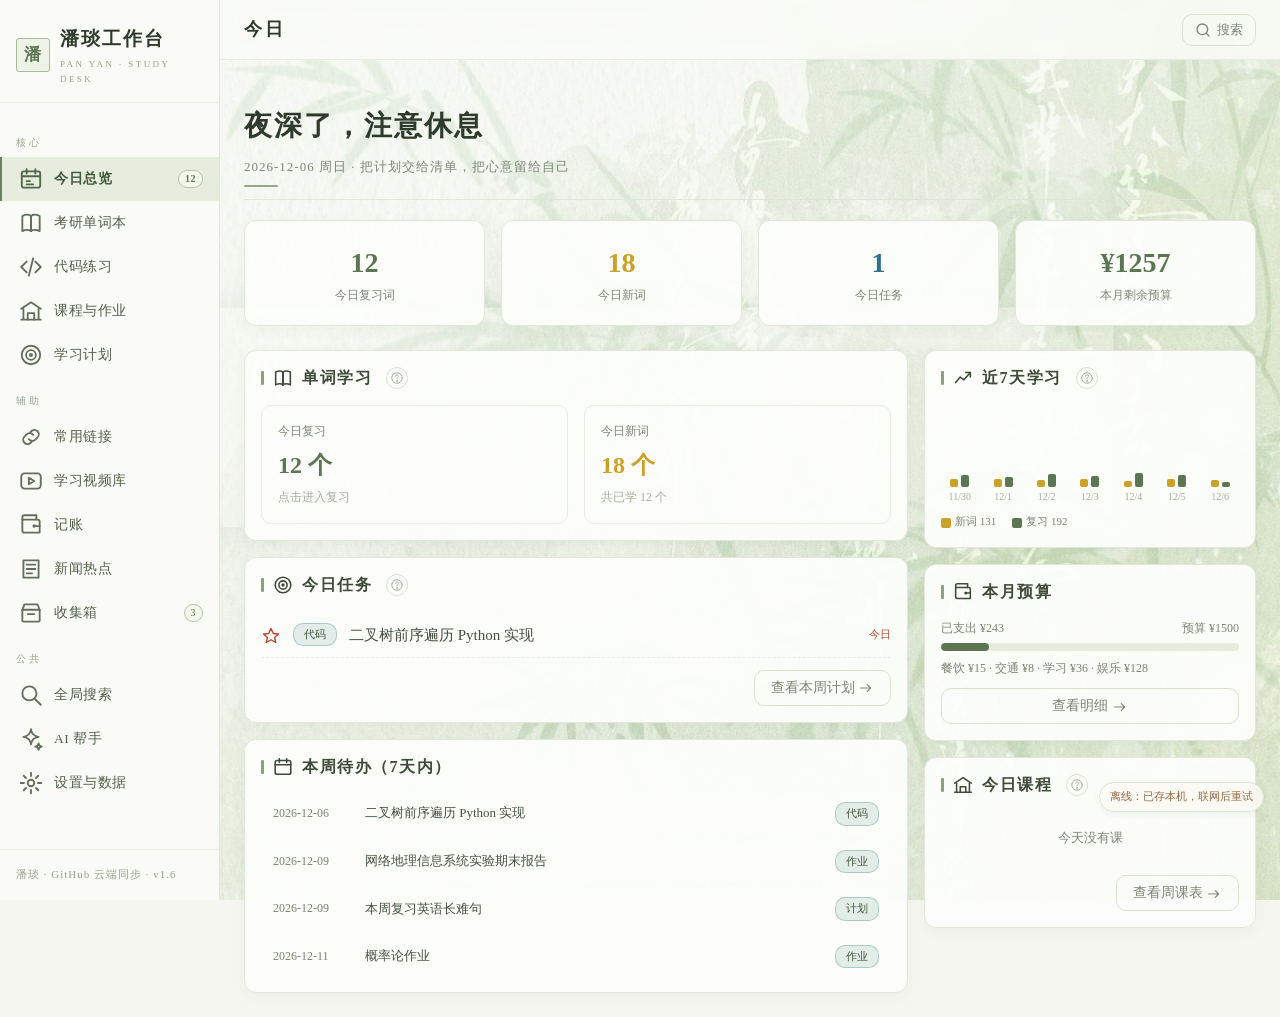
==== commit 616982e7: "Add files via upload" ====
--- a/wwwroot/site/index.html
+++ b/wwwroot/site/index.html
@@ -1,68 +1,68 @@
-<!DOCTYPE html>
-<html lang="zh-CN">
-<head>
-  <meta charset="UTF-8">
-  <meta name="viewport" content="width=device-width, initial-scale=1.0, viewport-fit=cover">
-  <meta name="theme-color" content="#2F4A3A">
-  <title>潘琰工作台 · 个人学习工作台</title>
-  <link rel="stylesheet" href="css/style.css?v=42">
-</head>
-<body>
-  <div class="ink-bg" aria-hidden="true"></div>
-  <div class="app">
-    <!-- 侧边导航（桌面端） -->
-    <aside class="sidebar">
-      <div class="sidebar-header">
-        <div class="sidebar-logo">
-          <div class="seal">潘</div>
-          <div>
-            <div class="brand-cn">潘琰工作台</div>
-            <div class="sidebar-logo-sub">PAN YAN · STUDY DESK</div>
-          </div>
-        </div>
-      </div>
-      <nav class="sidebar-nav"></nav>
-      <div class="sidebar-footer">
-        潘琰 · GitHub 云端同步 · v1.6
-      </div>
-    </aside>
-
-    <!-- 主内容区 -->
-    <div class="main">
-      <header class="topbar">
-        <div class="topbar-title">今日</div>
-        <div class="topbar-actions">
-          <button class="btn-secondary" style="padding:6px 12px;font-size:13px;display:inline-flex;align-items:center;gap:6px" onclick="navigate('search')" title="全局搜索">
-            <svg width="15" height="15" viewBox="0 0 24 24" fill="none" stroke="currentColor" stroke-width="2" stroke-linecap="round" stroke-linejoin="round"><circle cx="11" cy="11" r="8"/><line x1="21" y1="21" x2="16.65" y2="16.65"/></svg>
-            搜索
-          </button>
-        </div>
-      </header>
-      <main class="page"></main>
-    </div>
-  </div>
-
-  <!-- 手机端底部导航 -->
-  <nav class="bottomnav">
-    <div class="bottomnav-items"></div>
-  </nav>
-
-  <!-- 手机端更多抽屉 -->
-  <div class="mobile-menu-backdrop" onclick="closeDrawer()"></div>
-  <div class="mobile-menu-drawer"></div>
-
-  <!-- Toast 容器 -->
-  <div class="toast-container"></div>
-
-  <!-- 先加载图标库，再加载数据层、GitHub 同步层、AI、新闻、主控制器；docs.js 放最后覆盖旧帮助文档 -->
-  <script src="js/config.js?v=43"></script>
-  <script src="js/icons.js?v=41"></script>
-  <script src="js/store.js?v=43"></script>
-  <script src="js/sync.js?v=43"></script>
-  <script src="js/ai.js?v=42"></script>
-  <script src="js/news.js?v=42"></script>
-  <script src="js/app.js?v=42"></script>
-  <script src="js/safety.js?v=45"></script>
-  <script src="js/docs.js?v=44"></script>
-</body>
-</html>
+<!DOCTYPE html>
+<html lang="zh-CN">
+<head>
+  <meta charset="UTF-8">
+  <meta name="viewport" content="width=device-width, initial-scale=1.0, viewport-fit=cover">
+  <meta name="theme-color" content="#2F4A3A">
+  <title>潘琰工作台 · 个人学习工作台</title>
+  <link rel="stylesheet" href="css/style.css?v=42">
+</head>
+<body>
+  <div class="ink-bg" aria-hidden="true"></div>
+  <div class="app">
+    <!-- 侧边导航（桌面端） -->
+    <aside class="sidebar">
+      <div class="sidebar-header">
+        <div class="sidebar-logo">
+          <div class="seal">潘</div>
+          <div>
+            <div class="brand-cn">潘琰工作台</div>
+            <div class="sidebar-logo-sub">PAN YAN · STUDY DESK</div>
+          </div>
+        </div>
+      </div>
+      <nav class="sidebar-nav"></nav>
+      <div class="sidebar-footer">
+        潘琰 · GitHub 云端同步 · v1.6
+      </div>
+    </aside>
+
+    <!-- 主内容区 -->
+    <div class="main">
+      <header class="topbar">
+        <div class="topbar-title">今日</div>
+        <div class="topbar-actions">
+          <button class="btn-secondary" style="padding:6px 12px;font-size:13px;display:inline-flex;align-items:center;gap:6px" onclick="navigate('search')" title="全局搜索">
+            <svg width="15" height="15" viewBox="0 0 24 24" fill="none" stroke="currentColor" stroke-width="2" stroke-linecap="round" stroke-linejoin="round"><circle cx="11" cy="11" r="8"/><line x1="21" y1="21" x2="16.65" y2="16.65"/></svg>
+            搜索
+          </button>
+        </div>
+      </header>
+      <main class="page"></main>
+    </div>
+  </div>
+
+  <!-- 手机端底部导航 -->
+  <nav class="bottomnav">
+    <div class="bottomnav-items"></div>
+  </nav>
+
+  <!-- 手机端更多抽屉 -->
+  <div class="mobile-menu-backdrop" onclick="closeDrawer()"></div>
+  <div class="mobile-menu-drawer"></div>
+
+  <!-- Toast 容器 -->
+  <div class="toast-container"></div>
+
+  <!-- 先加载图标库，再加载数据层、GitHub 同步层、AI、新闻、主控制器；docs.js 放最后覆盖旧帮助文档 -->
+  <script src="js/config.js?v=50"></script>
+  <script src="js/icons.js?v=41"></script>
+  <script src="js/store.js?v=43"></script>
+  <script src="js/sync.js?v=51"></script>
+  <script src="js/ai.js?v=50"></script>
+  <script src="js/news.js?v=50"></script>
+  <script src="js/app.js?v=42"></script>
+  <script src="js/safety.js?v=48"></script>
+  <script src="js/docs.js?v=51"></script>
+</body>
+</html>
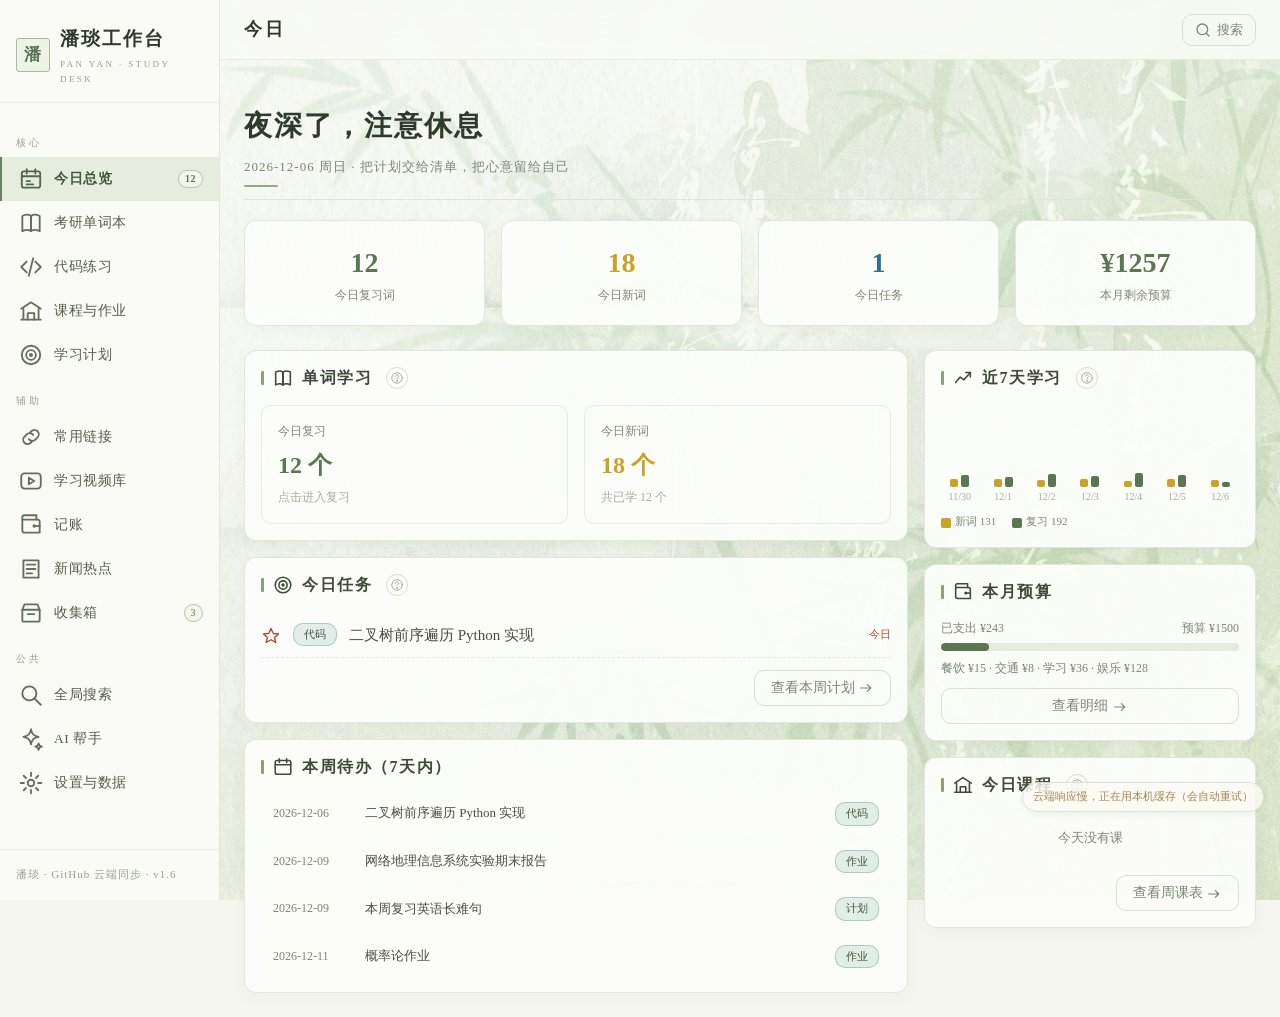
==== commit ecb96f8c: "Add files via upload" ====
--- a/wwwroot/site/index.html
+++ b/wwwroot/site/index.html
@@ -1,68 +1,68 @@
-<!DOCTYPE html>
-<html lang="zh-CN">
-<head>
-  <meta charset="UTF-8">
-  <meta name="viewport" content="width=device-width, initial-scale=1.0, viewport-fit=cover">
-  <meta name="theme-color" content="#2F4A3A">
-  <title>潘琰工作台 · 个人学习工作台</title>
-  <link rel="stylesheet" href="css/style.css?v=42">
-</head>
-<body>
-  <div class="ink-bg" aria-hidden="true"></div>
-  <div class="app">
-    <!-- 侧边导航（桌面端） -->
-    <aside class="sidebar">
-      <div class="sidebar-header">
-        <div class="sidebar-logo">
-          <div class="seal">潘</div>
-          <div>
-            <div class="brand-cn">潘琰工作台</div>
-            <div class="sidebar-logo-sub">PAN YAN · STUDY DESK</div>
-          </div>
-        </div>
-      </div>
-      <nav class="sidebar-nav"></nav>
-      <div class="sidebar-footer">
-        潘琰 · GitHub 云端同步 · v1.6
-      </div>
-    </aside>
-
-    <!-- 主内容区 -->
-    <div class="main">
-      <header class="topbar">
-        <div class="topbar-title">今日</div>
-        <div class="topbar-actions">
-          <button class="btn-secondary" style="padding:6px 12px;font-size:13px;display:inline-flex;align-items:center;gap:6px" onclick="navigate('search')" title="全局搜索">
-            <svg width="15" height="15" viewBox="0 0 24 24" fill="none" stroke="currentColor" stroke-width="2" stroke-linecap="round" stroke-linejoin="round"><circle cx="11" cy="11" r="8"/><line x1="21" y1="21" x2="16.65" y2="16.65"/></svg>
-            搜索
-          </button>
-        </div>
-      </header>
-      <main class="page"></main>
-    </div>
-  </div>
-
-  <!-- 手机端底部导航 -->
-  <nav class="bottomnav">
-    <div class="bottomnav-items"></div>
-  </nav>
-
-  <!-- 手机端更多抽屉 -->
-  <div class="mobile-menu-backdrop" onclick="closeDrawer()"></div>
-  <div class="mobile-menu-drawer"></div>
-
-  <!-- Toast 容器 -->
-  <div class="toast-container"></div>
-
-  <!-- 先加载图标库，再加载数据层、GitHub 同步层、AI、新闻、主控制器；docs.js 放最后覆盖旧帮助文档 -->
-  <script src="js/config.js?v=50"></script>
-  <script src="js/icons.js?v=41"></script>
-  <script src="js/store.js?v=43"></script>
-  <script src="js/sync.js?v=51"></script>
-  <script src="js/ai.js?v=50"></script>
-  <script src="js/news.js?v=50"></script>
-  <script src="js/app.js?v=42"></script>
-  <script src="js/safety.js?v=48"></script>
-  <script src="js/docs.js?v=51"></script>
-</body>
-</html>
+<!DOCTYPE html>
+<html lang="zh-CN">
+<head>
+  <meta charset="UTF-8">
+  <meta name="viewport" content="width=device-width, initial-scale=1.0, viewport-fit=cover">
+  <meta name="theme-color" content="#2F4A3A">
+  <title>潘琰工作台 · 个人学习工作台</title>
+  <link rel="stylesheet" href="css/style.css?v=42">
+</head>
+<body>
+  <div class="ink-bg" aria-hidden="true"></div>
+  <div class="app">
+    <!-- 侧边导航（桌面端） -->
+    <aside class="sidebar">
+      <div class="sidebar-header">
+        <div class="sidebar-logo">
+          <div class="seal">潘</div>
+          <div>
+            <div class="brand-cn">潘琰工作台</div>
+            <div class="sidebar-logo-sub">PAN YAN · STUDY DESK</div>
+          </div>
+        </div>
+      </div>
+      <nav class="sidebar-nav"></nav>
+      <div class="sidebar-footer">
+        潘琰 · GitHub 云端同步 · v1.6
+      </div>
+    </aside>
+
+    <!-- 主内容区 -->
+    <div class="main">
+      <header class="topbar">
+        <div class="topbar-title">今日</div>
+        <div class="topbar-actions">
+          <button class="btn-secondary" style="padding:6px 12px;font-size:13px;display:inline-flex;align-items:center;gap:6px" onclick="navigate('search')" title="全局搜索">
+            <svg width="15" height="15" viewBox="0 0 24 24" fill="none" stroke="currentColor" stroke-width="2" stroke-linecap="round" stroke-linejoin="round"><circle cx="11" cy="11" r="8"/><line x1="21" y1="21" x2="16.65" y2="16.65"/></svg>
+            搜索
+          </button>
+        </div>
+      </header>
+      <main class="page"></main>
+    </div>
+  </div>
+
+  <!-- 手机端底部导航 -->
+  <nav class="bottomnav">
+    <div class="bottomnav-items"></div>
+  </nav>
+
+  <!-- 手机端更多抽屉 -->
+  <div class="mobile-menu-backdrop" onclick="closeDrawer()"></div>
+  <div class="mobile-menu-drawer"></div>
+
+  <!-- Toast 容器 -->
+  <div class="toast-container"></div>
+
+  <!-- 先加载图标库，再加载数据层、GitHub 同步层、AI、新闻、主控制器；docs.js 放最后覆盖旧帮助文档 -->
+  <script src="js/config.js?v=50"></script>
+  <script src="js/icons.js?v=41"></script>
+  <script src="js/store.js?v=43"></script>
+  <script src="js/sync.js?v=51"></script>
+  <script src="js/ai.js?v=50"></script>
+  <script src="js/news.js?v=50"></script>
+  <script src="js/app.js?v=52"></script>
+  <script src="js/safety.js?v=48"></script>
+  <script src="js/docs.js?v=51"></script>
+</body>
+</html>
